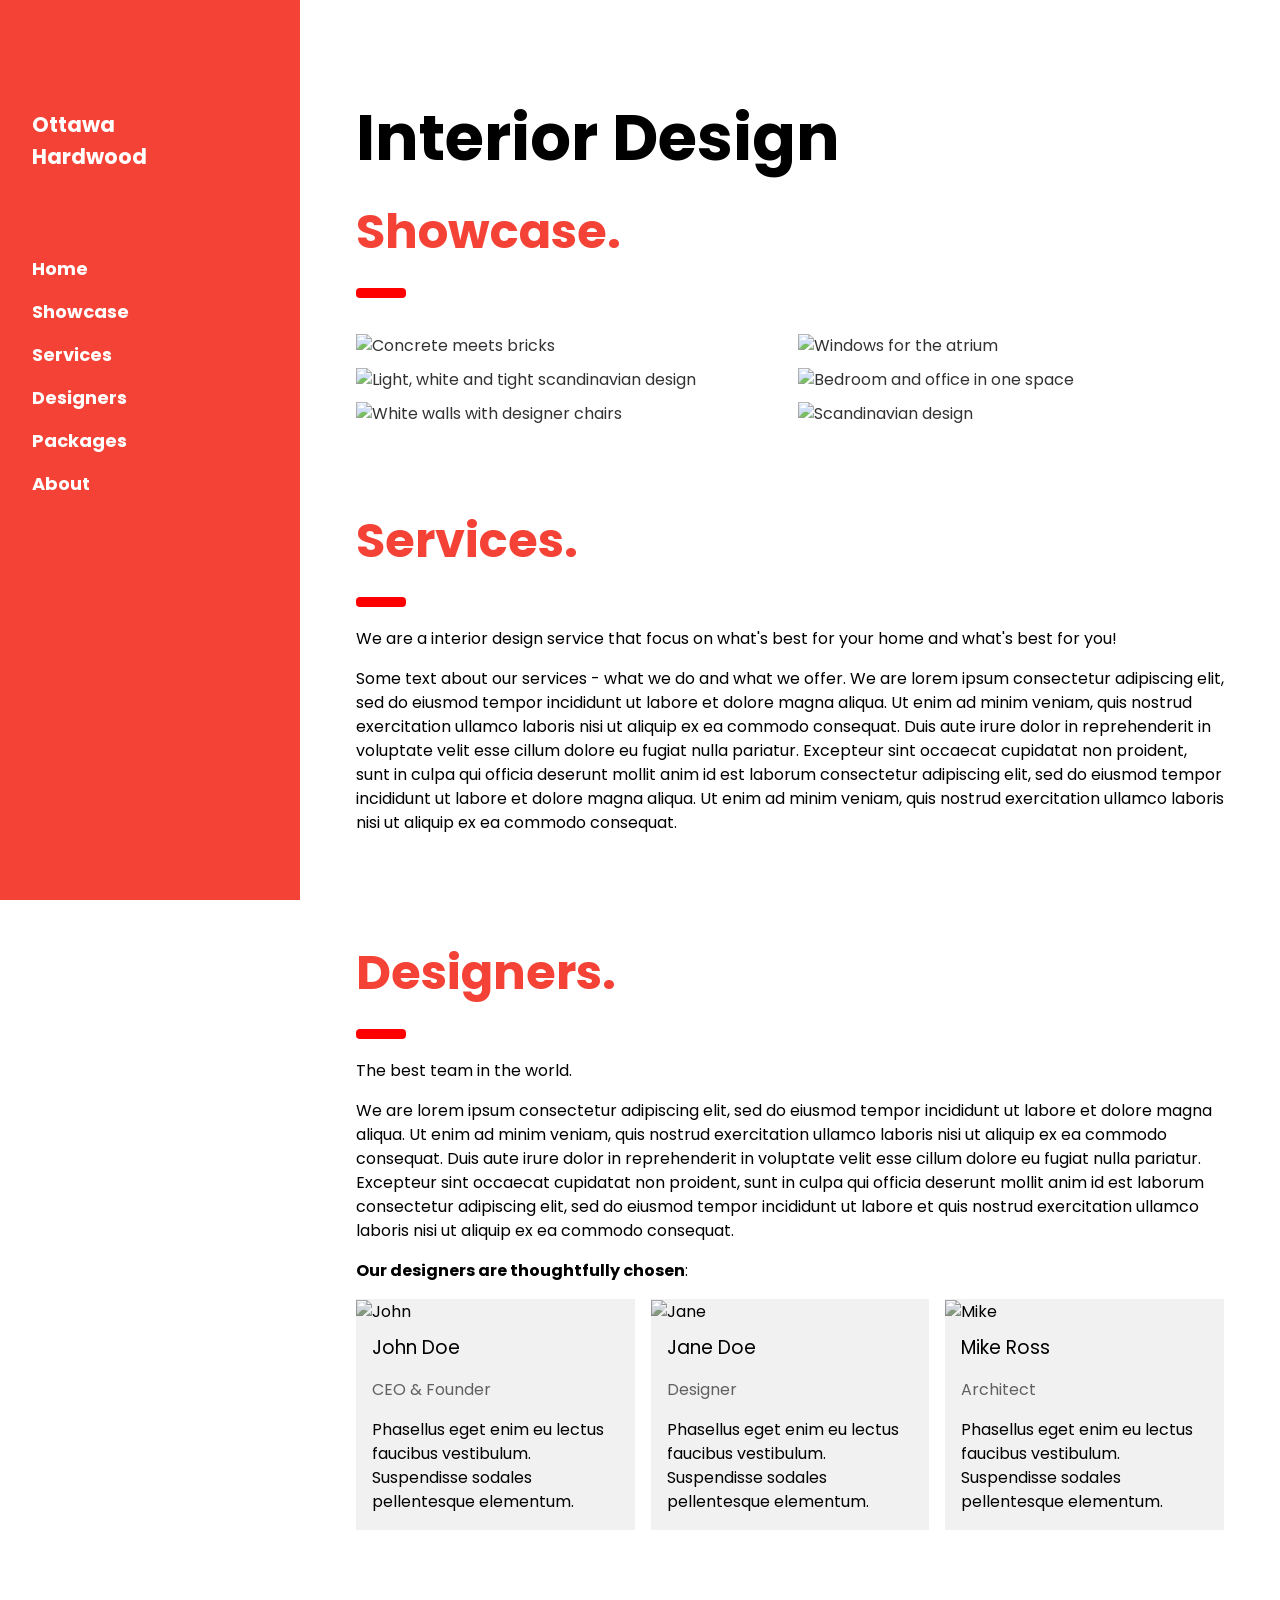
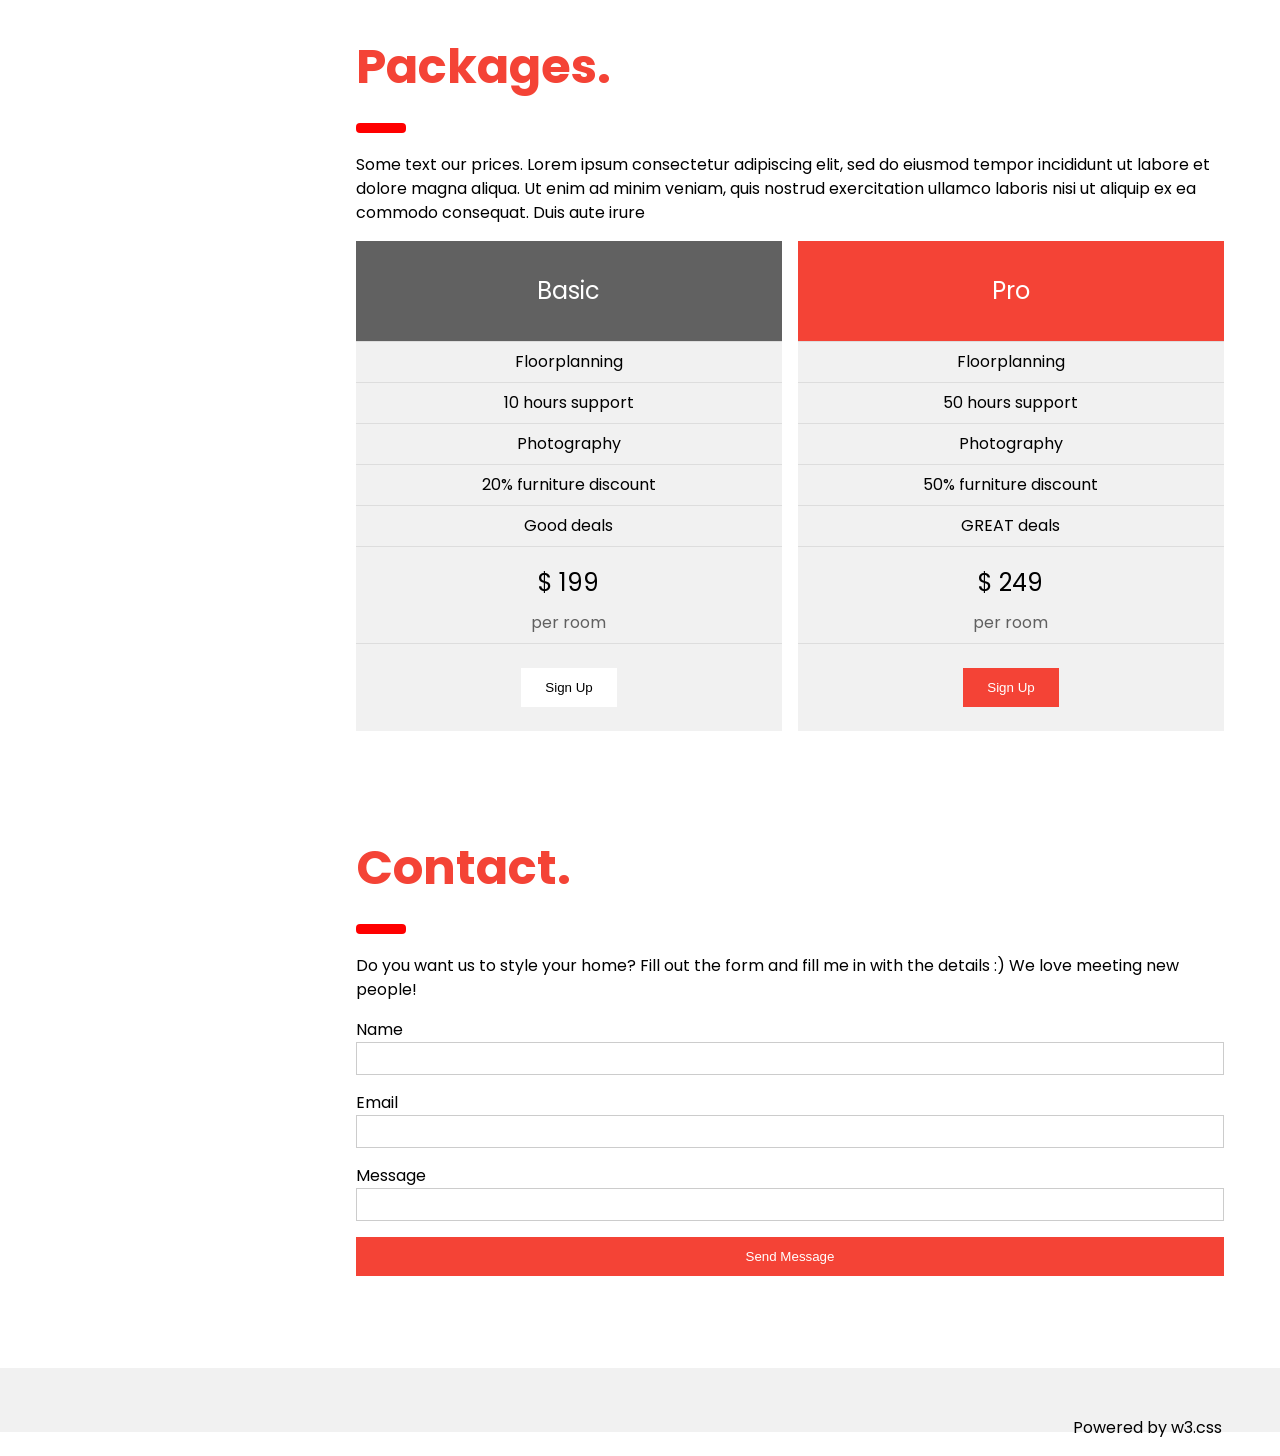
==== about.html @ 74affa5a "some nav bar and modal progress" ====
<!DOCTYPE html>
<html lang="en">

<head>
    <title>About Ottawa Hardwood Flooring</title>
    <meta charset="UTF-8">
    <meta name="viewport" content="width=device-width, initial-scale=1">
    <link rel="stylesheet" href="https://fonts.googleapis.com/css?family=Poppins">
    <link rel="stylesheet" href="css/w3.css">
    <link rel="stylesheet" href="css/styles.css">

</head>

<body>

    <!-- Sidebar/menu -->
    <nav class="w3-sidebar w3-red w3-collapse w3-top w3-large w3-padding"
        style="z-index: 3;width: 300px;font-weight: bold;" id="mySidebar"><br>
        <a href="javascript:void(0)" onclick="w3_close()" class="w3-button w3-hide-large w3-display-topleft nav-link"
            style="width:100%;font-size:22px">Close Menu</a>
        <div class="w3-container">
            <h3 class="w3-padding-64"><b>Ottawa<br>Hardwood</b></h3>
        </div>
        <div class="w3-bar-block">
            <a href="index.html" onclick="w3_close()" class="w3-bar-item w3-button w3-hover-white">Home</a>
            <a href="#showcase" onclick="w3_close()" class="w3-bar-item w3-button w3-hover-white">Showcase</a>
            <a href="#services" onclick="w3_close()" class="w3-bar-item w3-button w3-hover-white">Services</a>
            <a href="#designers" onclick="w3_close()" class="w3-bar-item w3-button w3-hover-white">Designers</a>
            <a href="#packages" onclick="w3_close()" class="w3-bar-item w3-button w3-hover-white">Packages</a>
            <a href="about.html" onclick="w3_close()" class="w3-bar-item w3-button w3-hover-white">About</a>
        </div>
    </nav>

    <!-- Top menu on small screens -->
    <header class="w3-container w3-top w3-hide-large w3-red w3-xlarge w3-padding">
        <a href="javascript:void(0)" class="w3-button w3-red w3-margin-right" onclick="w3_open()">☰</a>
        <span>Company Name</span>
    </header>

    <!-- Overlay effect when opening sidebar on small screens -->
    <div class="w3-overlay w3-hide-large" onclick="w3_close()" style="cursor:pointer" title="close side menu"
        id="myOverlay"></div>

    <!-- !PAGE CONTENT! -->
    <div class="w3-main" style="margin-left:340px;margin-right:40px">

        <!-- Header -->
        <div class="w3-container" style="margin-top:80px" id="showcase">
            <h1 class="w3-jumbo"><b>Interior Design</b></h1>
            <h1 class="w3-xxxlarge w3-text-red"><b>Showcase.</b></h1>
            <hr style="width:50px;border:5px solid red" class="w3-round">
        </div>

        <!-- Photo grid (modal) -->
        <div class="w3-row-padding">
            <div class="w3-half">
                <img src="/w3images/kitchenconcrete.jpg" style="width:100%" onclick="onClick(this)"
                    alt="Concrete meets bricks">
                <img src="/w3images/livingroom.jpg" style="width:100%" onclick="onClick(this)"
                    alt="Light, white and tight scandinavian design">
                <img src="/w3images/diningroom.jpg" style="width:100%" onclick="onClick(this)"
                    alt="White walls with designer chairs">
            </div>

            <div class="w3-half">
                <img src="/w3images/atrium.jpg" style="width:100%" onclick="onClick(this)" alt="Windows for the atrium">
                <img src="/w3images/bedroom.jpg" style="width:100%" onclick="onClick(this)"
                    alt="Bedroom and office in one space">
                <img src="/w3images/livingroom2.jpg" style="width:100%" onclick="onClick(this)"
                    alt="Scandinavian design">
            </div>
        </div>

        <!-- Modal for full size images on click-->
        <div id="modal01" class="w3-modal w3-black" style="padding-top:0" onclick="this.style.display='none'">
            <span class="w3-button w3-black w3-xxlarge w3-display-topright">×</span>
            <div class="w3-modal-content w3-animate-zoom w3-center w3-transparent w3-padding-64">
                <img id="img01" class="w3-image">
                <p id="caption"></p>
            </div>
        </div>

        <!-- Services -->
        <div class="w3-container" id="services" style="margin-top:75px">
            <h1 class="w3-xxxlarge w3-text-red"><b>Services.</b></h1>
            <hr style="width:50px;border:5px solid red" class="w3-round">
            <p>We are a interior design service that focus on what's best for your home and what's best for you!</p>
            <p>Some text about our services - what we do and what we offer. We are lorem ipsum consectetur adipiscing
                elit, sed do eiusmod tempor incididunt ut labore et dolore magna aliqua. Ut enim ad minim veniam, quis
                nostrud exercitation ullamco laboris nisi ut aliquip ex ea commodo consequat. Duis aute irure
                dolor in reprehenderit in voluptate velit esse cillum dolore eu fugiat nulla pariatur. Excepteur sint
                occaecat cupidatat non proident, sunt in culpa qui officia deserunt mollit anim id est laborum
                consectetur adipiscing elit, sed do eiusmod tempor
                incididunt ut labore et dolore magna aliqua. Ut enim ad minim veniam, quis nostrud exercitation ullamco
                laboris nisi ut aliquip ex ea commodo consequat.
            </p>
        </div>

        <!-- Designers -->
        <div class="w3-container" id="designers" style="margin-top:75px">
            <h1 class="w3-xxxlarge w3-text-red"><b>Designers.</b></h1>
            <hr style="width:50px;border:5px solid red" class="w3-round">
            <p>The best team in the world.</p>
            <p>We are lorem ipsum consectetur adipiscing elit, sed do eiusmod tempor incididunt ut labore et dolore
                magna aliqua. Ut enim ad minim veniam, quis nostrud exercitation ullamco laboris nisi ut aliquip ex ea
                commodo consequat. Duis aute irure
                dolor in reprehenderit in voluptate velit esse cillum dolore eu fugiat nulla pariatur. Excepteur sint
                occaecat cupidatat non proident, sunt in culpa qui officia deserunt mollit anim id est laborum
                consectetur adipiscing elit, sed do eiusmod tempor
                incididunt ut labore et quis nostrud exercitation ullamco laboris nisi ut aliquip ex ea commodo
                consequat.
            </p>
            <p><b>Our designers are thoughtfully chosen</b>:</p>
        </div>

        <!-- The Team -->
        <div class="w3-row-padding w3-grayscale">
            <div class="w3-col m4 w3-margin-bottom">
                <div class="w3-light-grey">
                    <img src="/w3images/team2.jpg" alt="John" style="width:100%">
                    <div class="w3-container">
                        <h3>John Doe</h3>
                        <p class="w3-opacity">CEO & Founder</p>
                        <p>Phasellus eget enim eu lectus faucibus vestibulum. Suspendisse sodales pellentesque
                            elementum.</p>
                    </div>
                </div>
            </div>
            <div class="w3-col m4 w3-margin-bottom">
                <div class="w3-light-grey">
                    <img src="/w3images/team1.jpg" alt="Jane" style="width:100%">
                    <div class="w3-container">
                        <h3>Jane Doe</h3>
                        <p class="w3-opacity">Designer</p>
                        <p>Phasellus eget enim eu lectus faucibus vestibulum. Suspendisse sodales pellentesque
                            elementum.</p>
                    </div>
                </div>
            </div>
            <div class="w3-col m4 w3-margin-bottom">
                <div class="w3-light-grey">
                    <img src="/w3images/team3.jpg" alt="Mike" style="width:100%">
                    <div class="w3-container">
                        <h3>Mike Ross</h3>
                        <p class="w3-opacity">Architect</p>
                        <p>Phasellus eget enim eu lectus faucibus vestibulum. Suspendisse sodales pellentesque
                            elementum.</p>
                    </div>
                </div>
            </div>
        </div>

        <!-- Packages / Pricing Tables -->
        <div class="w3-container" id="packages" style="margin-top:75px">
            <h1 class="w3-xxxlarge w3-text-red"><b>Packages.</b></h1>
            <hr style="width:50px;border:5px solid red" class="w3-round">
            <p>Some text our prices. Lorem ipsum consectetur adipiscing elit, sed do eiusmod tempor incididunt ut labore
                et dolore magna aliqua. Ut enim ad minim veniam, quis nostrud exercitation ullamco laboris nisi ut
                aliquip ex ea commodo consequat. Duis aute irure</p>
        </div>

        <div class="w3-row-padding">
            <div class="w3-half w3-margin-bottom">
                <ul class="w3-ul w3-light-grey w3-center">
                    <li class="w3-dark-grey w3-xlarge w3-padding-32">Basic</li>
                    <li class="w3-padding-16">Floorplanning</li>
                    <li class="w3-padding-16">10 hours support</li>
                    <li class="w3-padding-16">Photography</li>
                    <li class="w3-padding-16">20% furniture discount</li>
                    <li class="w3-padding-16">Good deals</li>
                    <li class="w3-padding-16">
                        <h2>$ 199</h2>
                        <span class="w3-opacity">per room</span>
                    </li>
                    <li class="w3-light-grey w3-padding-24">
                        <button class="w3-button w3-white w3-padding-large w3-hover-black">Sign Up</button>
                    </li>
                </ul>
            </div>

            <div class="w3-half">
                <ul class="w3-ul w3-light-grey w3-center">
                    <li class="w3-red w3-xlarge w3-padding-32">Pro</li>
                    <li class="w3-padding-16">Floorplanning</li>
                    <li class="w3-padding-16">50 hours support</li>
                    <li class="w3-padding-16">Photography</li>
                    <li class="w3-padding-16">50% furniture discount</li>
                    <li class="w3-padding-16">GREAT deals</li>
                    <li class="w3-padding-16">
                        <h2>$ 249</h2>
                        <span class="w3-opacity">per room</span>
                    </li>
                    <li class="w3-light-grey w3-padding-24">
                        <button class="w3-button w3-red w3-padding-large w3-hover-black">Sign Up</button>
                    </li>
                </ul>
            </div>
        </div>

        <!-- Contact -->
        <div class="w3-container" id="contact" style="margin-top:75px">
            <h1 class="w3-xxxlarge w3-text-red"><b>Contact.</b></h1>
            <hr style="width:50px;border:5px solid red" class="w3-round">
            <p>Do you want us to style your home? Fill out the form and fill me in with the details :) We love meeting
                new people!</p>
            <form action="/action_page.php" target="_blank">
                <div class="w3-section">
                    <label>Name</label>
                    <input class="w3-input w3-border" type="text" name="Name" required>
                </div>
                <div class="w3-section">
                    <label>Email</label>
                    <input class="w3-input w3-border" type="text" name="Email" required>
                </div>
                <div class="w3-section">
                    <label>Message</label>
                    <input class="w3-input w3-border" type="text" name="Message" required>
                </div>
                <button type="submit" class="w3-button w3-block w3-padding-large w3-red w3-margin-bottom">Send
                    Message</button>
            </form>
        </div>

        <!-- End page content -->
    </div>

    <!-- W3.CSS Container -->
    <div class="w3-light-grey w3-container w3-padding-32" style="margin-top:75px;padding-right:58px">
        <p class="w3-right">Powered by <a href="https://www.w3schools.com/w3css/default.asp" title="W3.CSS"
                target="_blank" class="w3-hover-opacity">w3.css</a></p>
    </div>

    <script src="js/main.js"></script>
</body>

</html>
---- css/styles.css ----
body,
h1,
h2,
h3,
h4,
h5 {
    font-family: "Poppins", sans-serif
}

body {
    font-size: 16px;
}

.brand-block {
    display: grid;
    grid-template-columns: 60% 40%;
    /* gap: 12px; */
}

#logo-svg {
    padding-top: 50%;
}

.w3-half img {
    margin-bottom: -6px;
    margin-top: 16px;
    opacity: 0.8;
    cursor: pointer
}

.w3-half img:hover {
    opacity: 1
}

.w3-container {
    padding: 0.01em 16px;
}
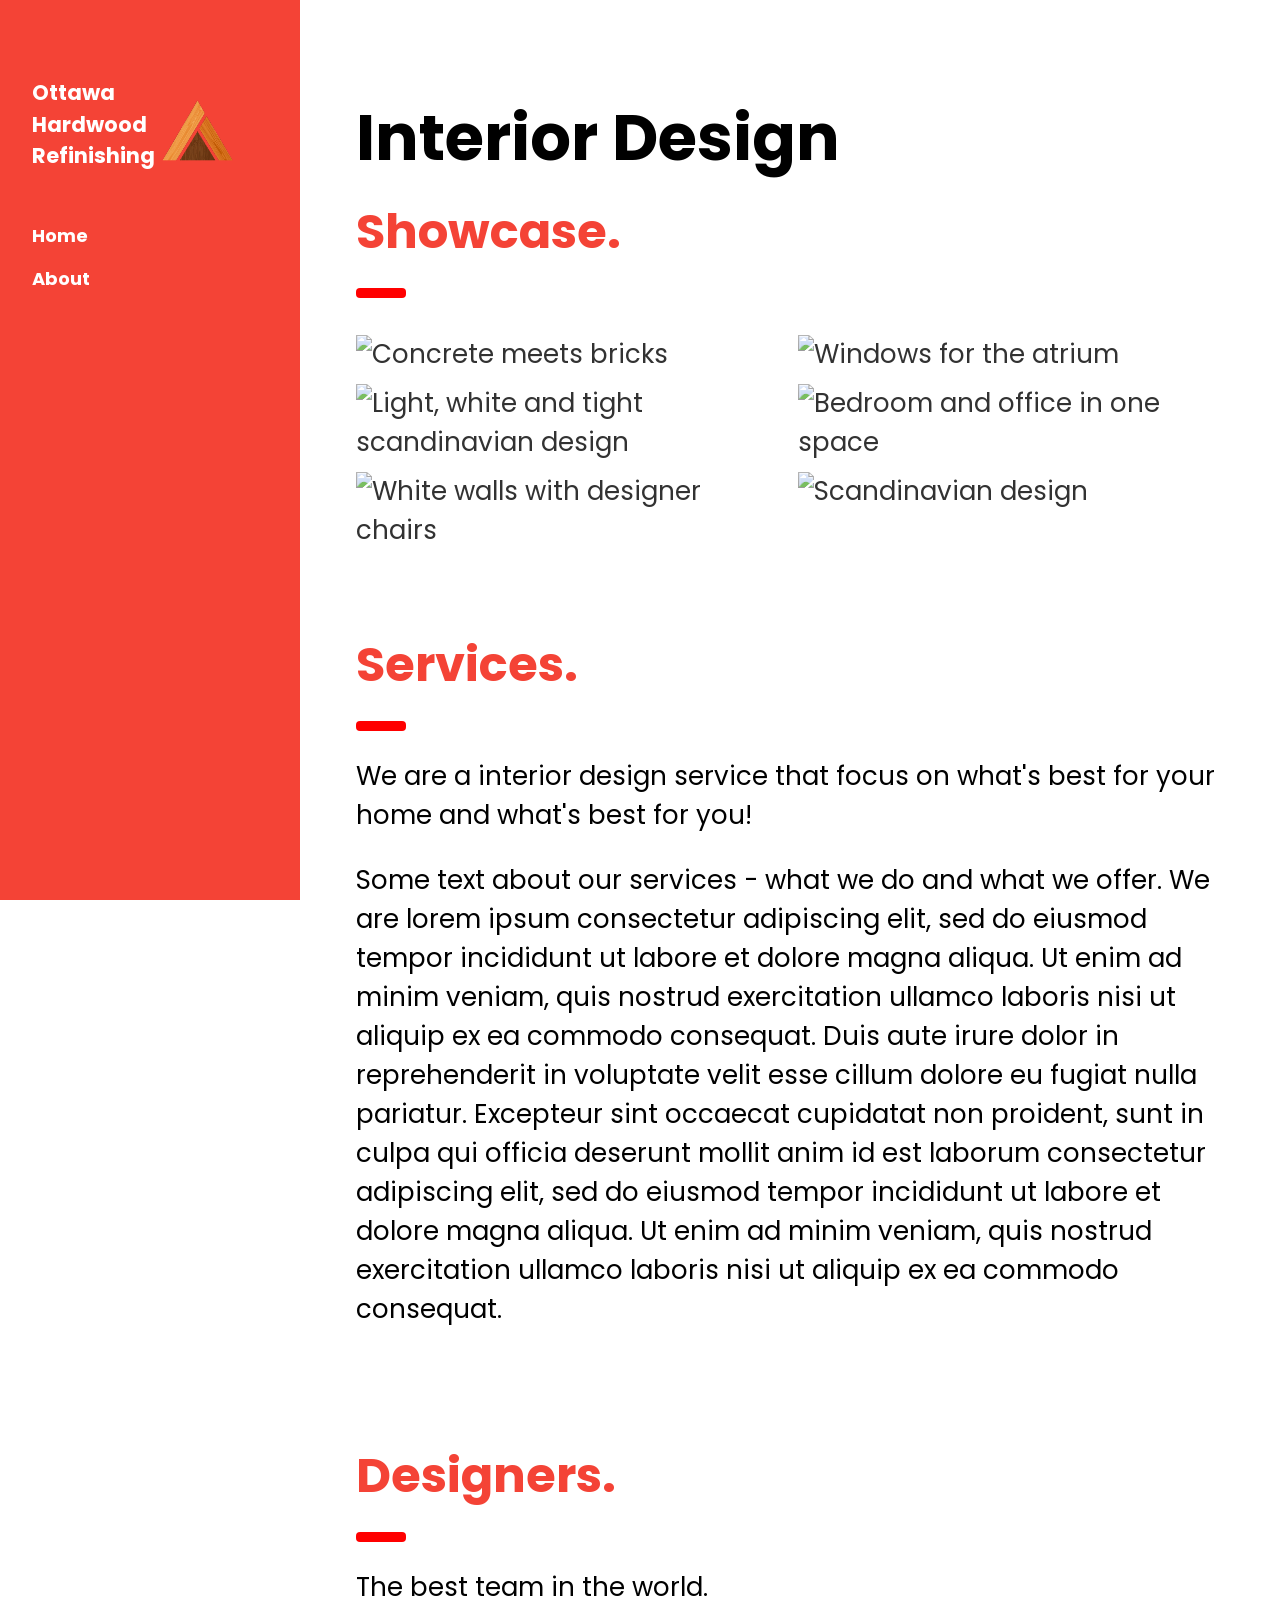
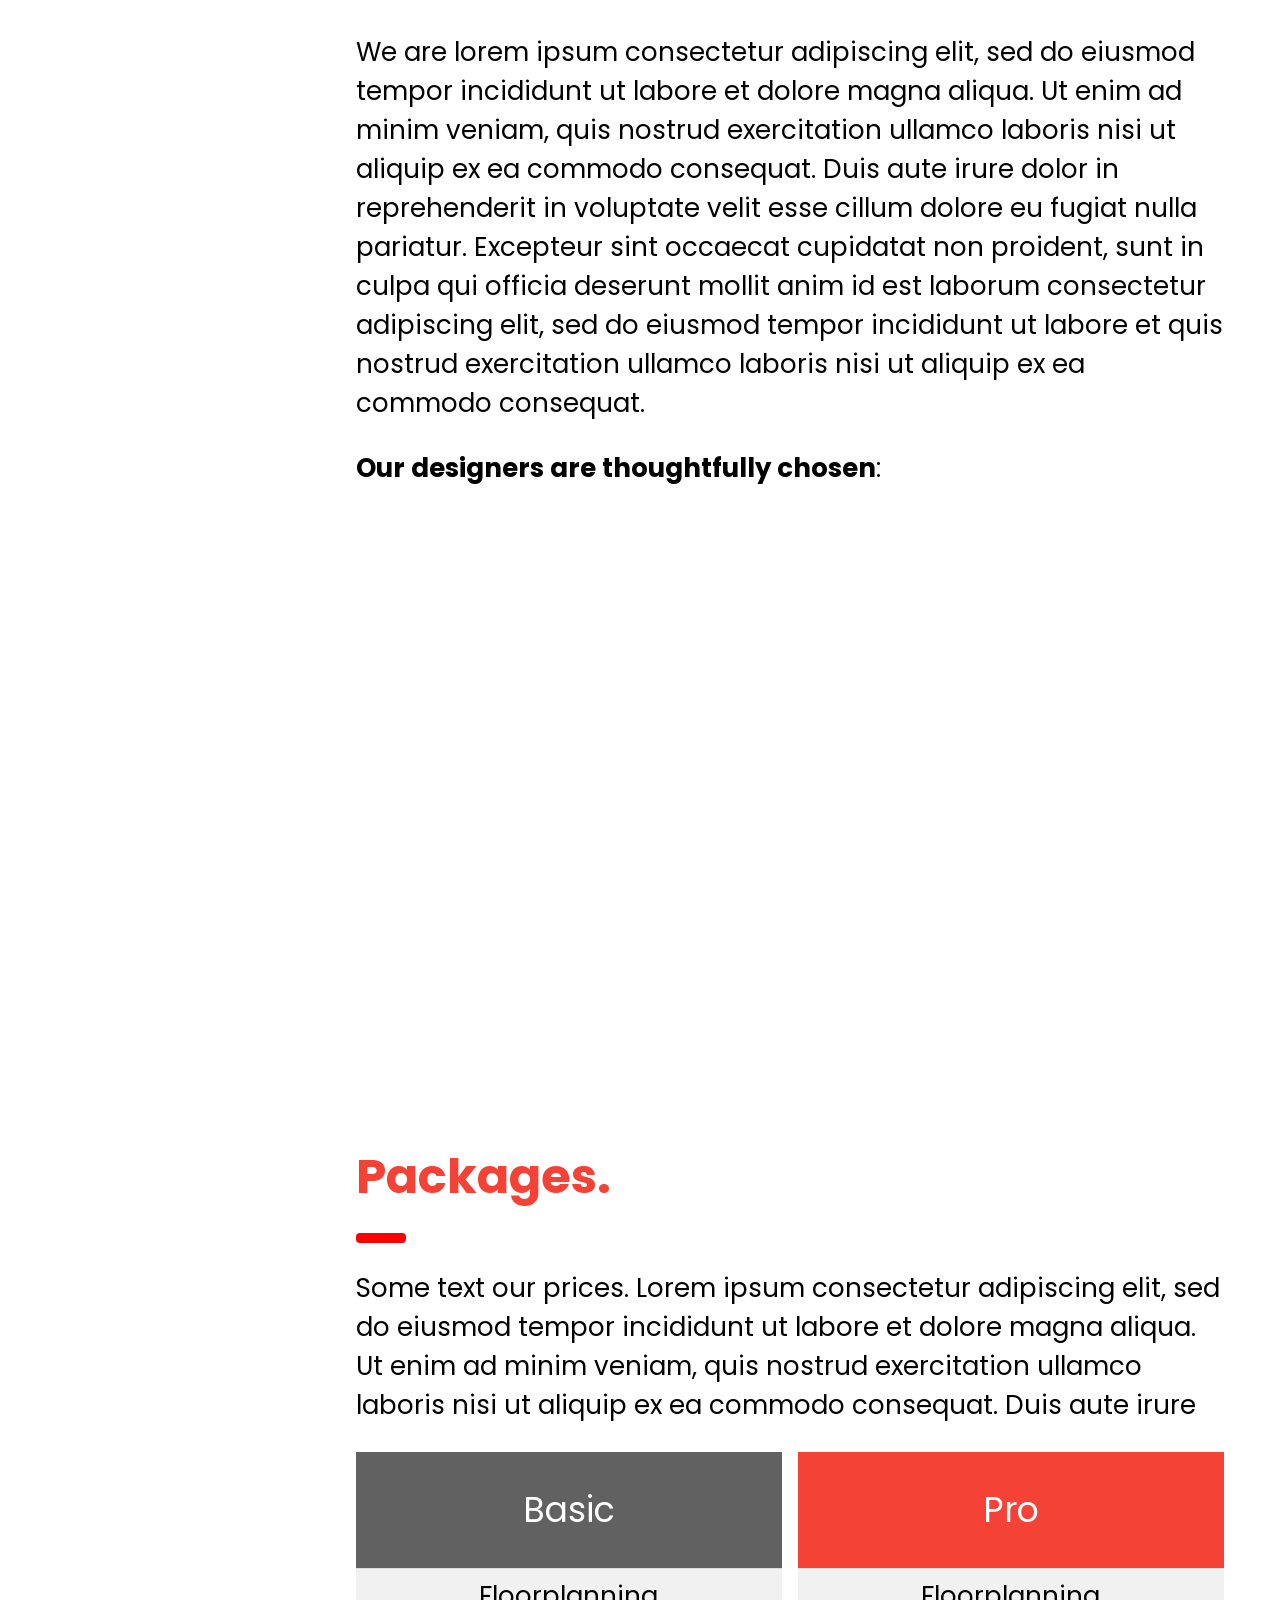
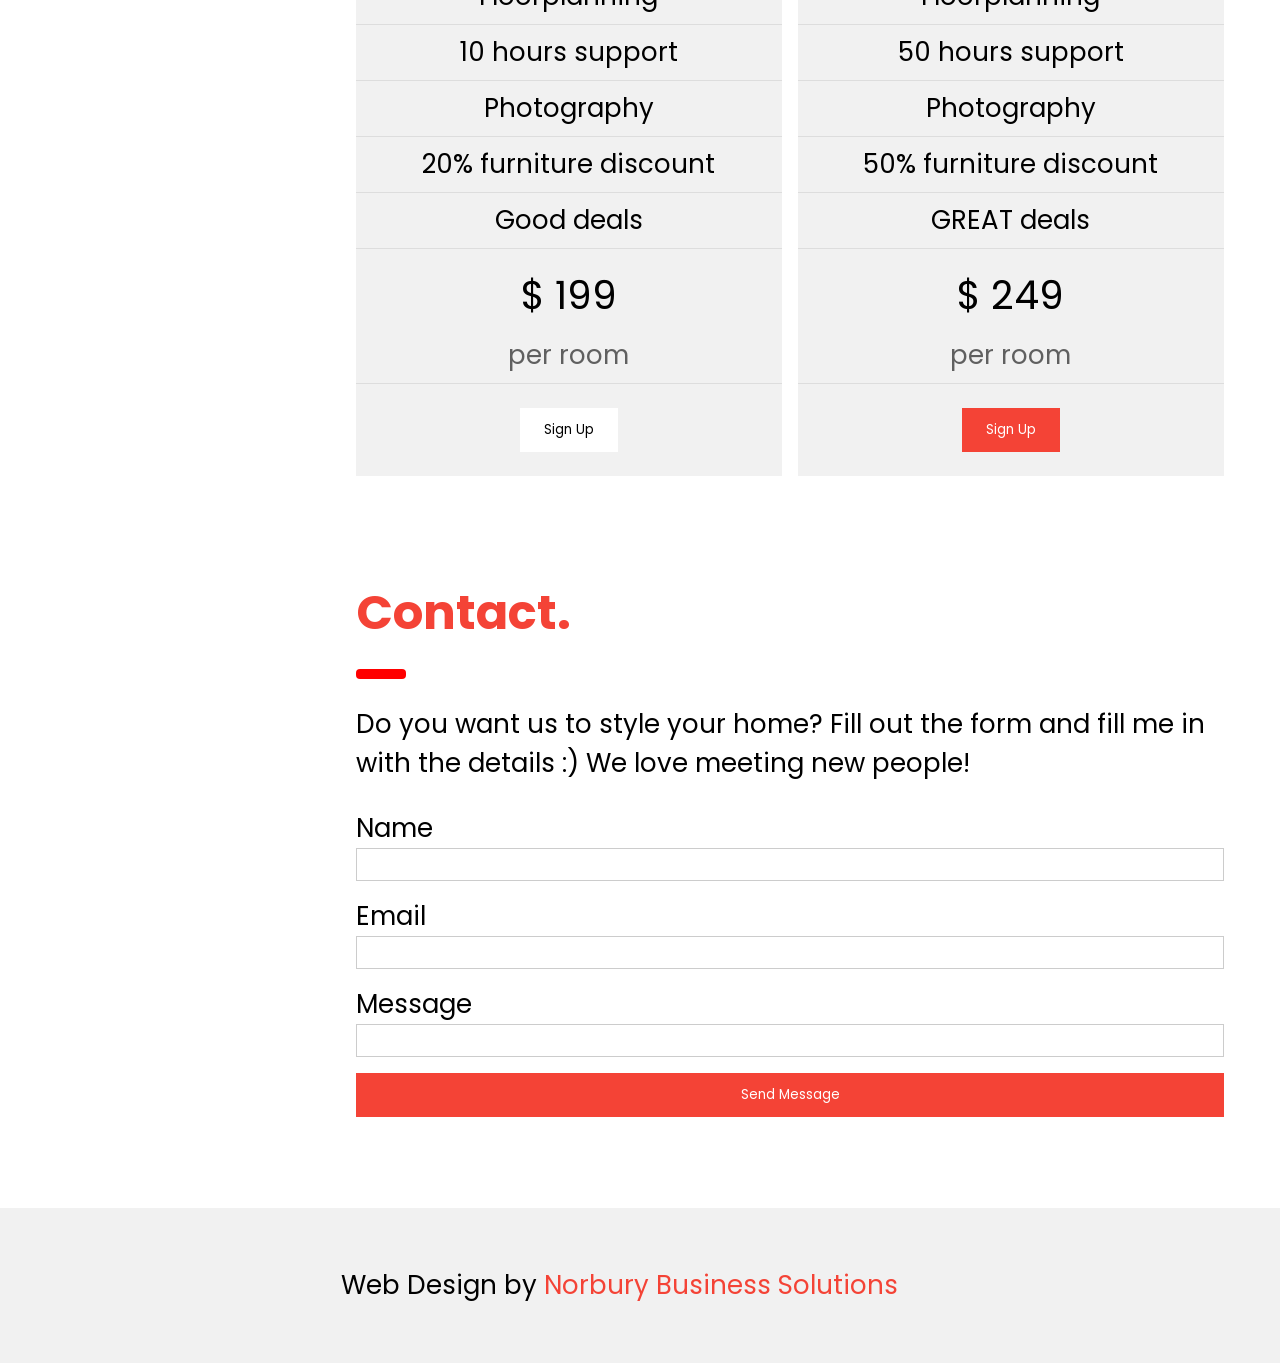
==== commit 16eb76c8: "added contact info" ====
--- a/about.html
+++ b/about.html
@@ -14,19 +14,18 @@
 <body>
 
     <!-- Sidebar/menu -->
-    <nav class="w3-sidebar w3-red w3-collapse w3-top w3-large w3-padding"
-        style="z-index: 3;width: 300px;font-weight: bold;" id="mySidebar"><br>
+    <nav class="w3-sidebar w3-red w3-collapse w3-large w3-padding" style="z-index: 3;width: 300px;font-weight: bold;"
+        id="mySidebar"><br>
         <a href="javascript:void(0)" onclick="w3_close()" class="w3-button w3-hide-large w3-display-topleft nav-link"
             style="width:100%;font-size:22px">Close Menu</a>
-        <div class="w3-container">
-            <h3 class="w3-padding-64"><b>Ottawa<br>Hardwood</b></h3>
-        </div>
-        <div class="w3-bar-block">
+        <div class="w3-container brand-block">
+            <h3 class="w3-padding-32"><b>Ottawa<br>Hardwood<br>Refinishing</b></h3>
+            <a href="index.html">
+                <img src="images/logo-red-background.svg" alt="company logo" id="logo-svg">
+            </a>
+        </div>
+        <div class="w3-bar-block links-div">
             <a href="index.html" onclick="w3_close()" class="w3-bar-item w3-button w3-hover-white">Home</a>
-            <a href="#showcase" onclick="w3_close()" class="w3-bar-item w3-button w3-hover-white">Showcase</a>
-            <a href="#services" onclick="w3_close()" class="w3-bar-item w3-button w3-hover-white">Services</a>
-            <a href="#designers" onclick="w3_close()" class="w3-bar-item w3-button w3-hover-white">Designers</a>
-            <a href="#packages" onclick="w3_close()" class="w3-bar-item w3-button w3-hover-white">Packages</a>
             <a href="about.html" onclick="w3_close()" class="w3-bar-item w3-button w3-hover-white">About</a>
         </div>
     </nav>
@@ -34,12 +33,15 @@
     <!-- Top menu on small screens -->
     <header class="w3-container w3-top w3-hide-large w3-red w3-xlarge w3-padding">
         <a href="javascript:void(0)" class="w3-button w3-red w3-margin-right" onclick="w3_open()">☰</a>
-        <span>Company Name</span>
+        <span id="top-bar-text">Ottawa Hardwood Refinishing</span>
+        <a href="index.html">
+            <img src="images/logo-red-background.svg" alt="company logo" id="top-bar-logo">
+        </a>
     </header>
 
     <!-- Overlay effect when opening sidebar on small screens -->
-    <div class="w3-overlay w3-hide-large" onclick="w3_close()" style="cursor:pointer" title="close side menu"
-        id="myOverlay"></div>
+    <!-- <div class="w3-overlay w3-hide-large" onclick="w3_close()" style="cursor:pointer" title="close side menu"
+        id="myOverlay"></div> -->
 
     <!-- !PAGE CONTENT! -->
     <div class="w3-main" style="margin-left:340px;margin-right:40px">
@@ -226,8 +228,9 @@
 
     <!-- W3.CSS Container -->
     <div class="w3-light-grey w3-container w3-padding-32" style="margin-top:75px;padding-right:58px">
-        <p class="w3-right">Powered by <a href="https://www.w3schools.com/w3css/default.asp" title="W3.CSS"
-                target="_blank" class="w3-hover-opacity">w3.css</a></p>
+        <p class="footer">Web Design by&nbsp;<a href="https://www.ottawabusinesssolutions.ca/"
+                class="footer-link">Norbury
+                Business Solutions</a></p>
     </div>
 
     <script src="js/main.js"></script>
--- a/css/styles.css
+++ b/css/styles.css
@@ -3,8 +3,14 @@
 h2,
 h3,
 h4,
-h5 {
+h5,
+button {
     font-family: "Poppins", sans-serif
+}
+
+#emphasis-p {
+    padding-top: 5em;
+    padding-bottom: 5em;
 }
 
 body {
@@ -14,12 +20,73 @@
 .brand-block {
     display: grid;
     grid-template-columns: 60% 40%;
+    display: flex;
     /* gap: 12px; */
 }
+
+.cta-sidebar {
+    background-color: white;
+    width: 100%;
+    margin-top: 10%;
+    border-radius: 8px;
+    border: none;
+    color: #f44336;
+    padding: 10px 28px;
+    text-align: center;
+    text-decoration: none;
+    display: inline-block;
+    font-size: 16px;
+    cursor: pointer;
+}
+
+.cta-button-div {
+
+    position: fixed;
+    top: 5%;
+    right: 2%;
+    width: 10%;
+    height: 10%;
+
+    justify-content: space-between;
+    display: none;
+    z-index: 5;
+}
+
+.cta-big {
+    display: inline;
+    background-color: #f44336;
+    /* margin-top: 10%; */
+    border-radius: 8px;
+    border: none;
+    color: white;
+    opacity: 85%;
+    text-align: center;
+    text-decoration: none;
+    font-size: 16px;
+    cursor: pointer;
+    width: 45%;
+    height: 100%;
+    z-index: 5;
+}
+
+
 
 #logo-svg {
     padding-top: 50%;
-}
+    height: 75%;
+    width: 75%;
+
+}
+
+#top-bar-logo {
+    height: 8%;
+    width: 8%;
+    margin-left: 5%
+}
+
+/* .links-div {
+    background-color: white;
+} */
 
 .w3-half img {
     margin-bottom: -6px;
@@ -34,4 +101,147 @@
 
 .w3-container {
     padding: 0.01em 16px;
+}
+
+#services-div {
+    border-color: #f44336;
+}
+
+.services-grid {
+    display: grid;
+    grid-template-columns: auto auto;
+    row-gap: 5em;
+    text-align: center;
+
+}
+
+.services-icon {
+    width: 20%;
+    margin-left: 15%;
+}
+
+.services-underline {
+    text-decoration: underline;
+    text-decoration-thickness: 2px;
+    text-decoration-color: #f44336;
+}
+
+#services-p {
+    text-align: center;
+}
+
+.footer {
+    display: flex;
+    justify-content: center;
+
+}
+
+.footer-title {
+    color: #f44336;
+}
+
+.footer-main-title {
+    width: 100%;
+}
+
+.footer-sub-title {
+    display: inline;
+    padding: 2.5%;
+}
+
+a {
+    cursor: pointer;
+}
+
+/* unvisited link */
+.footer :link {
+    color: #f44336;
+}
+
+/* visited link */
+.footer a:visited {
+    color: #f44336;
+}
+
+/* mouse over link */
+.footer a:hover {
+    color: hotpink;
+}
+
+/* selected link */
+.footer a:active {
+    color: blue;
+}
+
+@media (max-width: 470px) {
+    /* .w3-xlarge {
+        /* font-size: clamp(0.8rem, 2.5vw, 1rem) !important; */
+    /* } */
+
+
+    #top-bar-text {
+        font-size: clamp(0.8rem, 2.5vw, 1rem) !important
+    }
+
+    #top-bar-logo {
+        height: 5%;
+        width: 5%;
+    }
+
+}
+
+@media (max-width: 510px) {
+    .w3-xlarge {
+        font-size: 15px !important;
+    }
+
+    #top-bar-text {
+        font-size: 15px !important;
+    }
+
+    #top-bar-logo {
+        height: 7%;
+        width: 7%;
+    }
+
+}
+
+@media (max-width: 600px) {
+    .w3-xlarge {
+        font-size: 17px !important;
+    }
+
+    #top-bar-text {
+        font-size: 17px !important;
+    }
+
+    #top-bar-logo {
+        height: 7%;
+        width: 7%;
+    }
+
+}
+
+@media (min-width: 768px) {
+    .w3-xlarge {
+        font-size: 35px !important;
+    }
+
+    #top-bar-text {
+        font-size: 35px !important;
+    }
+
+    body {
+        font-size: 26px;
+    }
+
+
+
+}
+
+@media (min-width: 992px) {
+    .cta-button-div {
+        display: flex;
+    }
+
 }
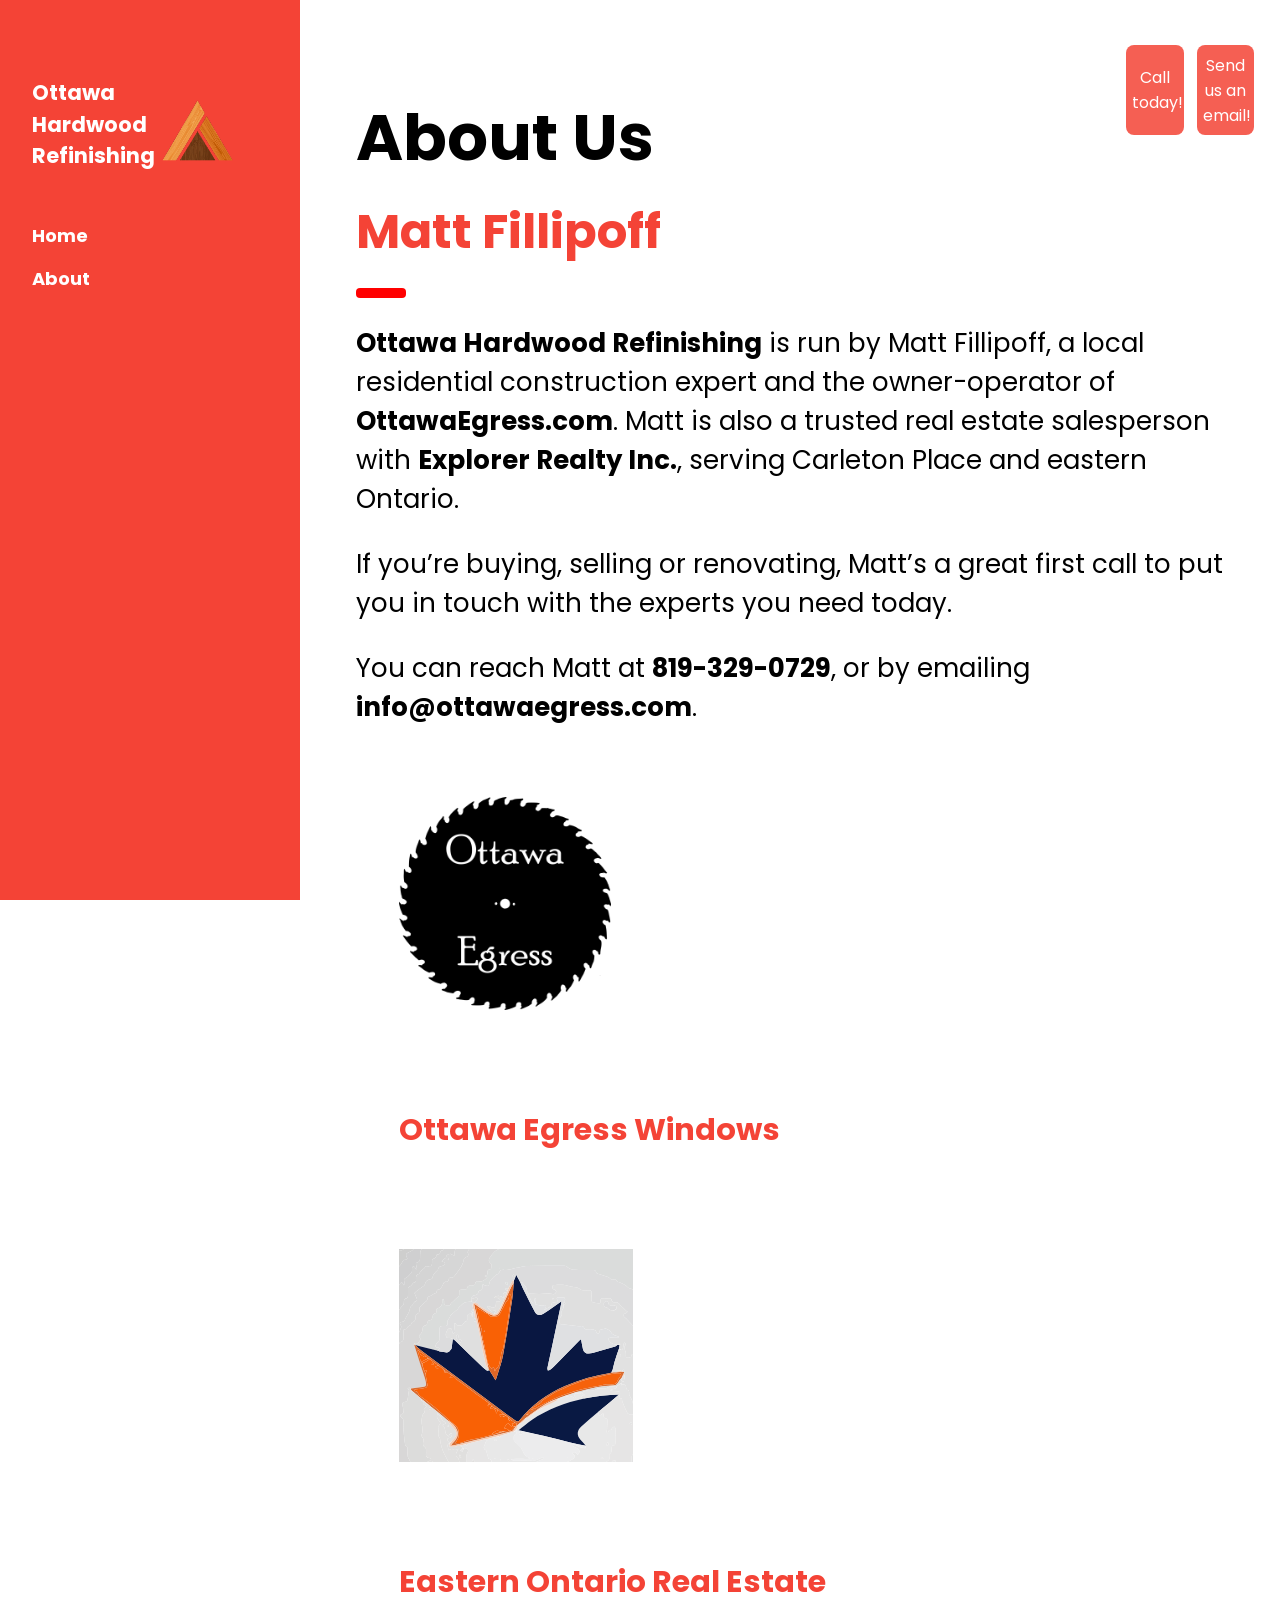
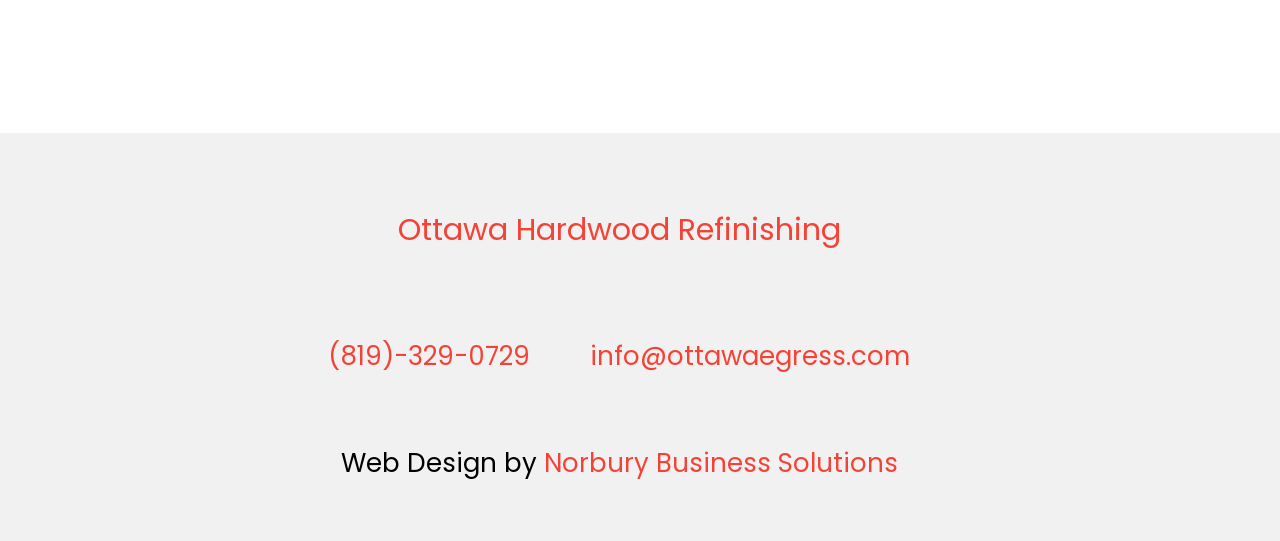
==== commit e139c2da: "about page" ====
--- a/about.html
+++ b/about.html
@@ -18,24 +18,29 @@
         id="mySidebar"><br>
         <a href="javascript:void(0)" onclick="w3_close()" class="w3-button w3-hide-large w3-display-topleft nav-link"
             style="width:100%;font-size:22px">Close Menu</a>
+
         <div class="w3-container brand-block">
+            <!-- <a class="w3-padding-32">(819) 329-0729</a> -->
             <h3 class="w3-padding-32"><b>Ottawa<br>Hardwood<br>Refinishing</b></h3>
             <a href="index.html">
-                <img src="images/logo-red-background.svg" alt="company logo" id="logo-svg">
+                <img src="images/logo/logo-red-background.svg" alt="company logo" id="logo-svg">
             </a>
         </div>
         <div class="w3-bar-block links-div">
             <a href="index.html" onclick="w3_close()" class="w3-bar-item w3-button w3-hover-white">Home</a>
             <a href="about.html" onclick="w3_close()" class="w3-bar-item w3-button w3-hover-white">About</a>
         </div>
+        <button class="w3-hide-large cta-sidebar"><a href="tel:819-329-0729">Call today!</a></button>
+        <button class="w3-hide-large cta-sidebar"><a href="mailto:info@ottawaegress.com">Send us an email!</a></button>
     </nav>
 
     <!-- Top menu on small screens -->
     <header class="w3-container w3-top w3-hide-large w3-red w3-xlarge w3-padding">
         <a href="javascript:void(0)" class="w3-button w3-red w3-margin-right" onclick="w3_open()">☰</a>
+
         <span id="top-bar-text">Ottawa Hardwood Refinishing</span>
         <a href="index.html">
-            <img src="images/logo-red-background.svg" alt="company logo" id="top-bar-logo">
+            <img src="images/logo/logo-red-background.svg" alt="company logo" id="top-bar-logo">
         </a>
     </header>
 
@@ -45,189 +50,61 @@
 
     <!-- !PAGE CONTENT! -->
     <div class="w3-main" style="margin-left:340px;margin-right:40px">
-
+        <div class="cta-button-div">
+            <button class="cta-big"><a href="tel:819-329-0729">Call today!</a></button>
+            <button class="cta-big"><a href="mailto:info@ottawaegress.com">Send us an email!</a></button>
+        </div>
         <!-- Header -->
         <div class="w3-container" style="margin-top:80px" id="showcase">
-            <h1 class="w3-jumbo"><b>Interior Design</b></h1>
-            <h1 class="w3-xxxlarge w3-text-red"><b>Showcase.</b></h1>
+            <h1 class="w3-jumbo"><b>About Us</b></h1>
+            <h1 class="w3-xxxlarge w3-text-red"><b>Matt Fillipoff</b></h1>
             <hr style="width:50px;border:5px solid red" class="w3-round">
-        </div>
+            <p><b>Ottawa Hardwood Refinishing</b> is run by Matt Fillipoff, a local residential construction expert and
+                the
+                owner-operator of <b>OttawaEgress.com</b>.
+                Matt is also a trusted real estate salesperson with <b>Explorer Realty Inc.</b>, serving Carleton Place
+                and
+                eastern Ontario.
+            </p>
+            <p>If you’re buying, selling or renovating, Matt’s a great first call to put you in touch with the experts
+                you need today. </p>
+            <p>You can reach Matt at <b><a href="tel:819-329-0729">819-329-0729</a></b>, or by emailing <b><a
+                        href="mailto:info@ottawaegress.com">info@ottawaegress.com</a></b>.
+            </p>
 
-        <!-- Photo grid (modal) -->
-        <div class="w3-row-padding">
-            <div class="w3-half">
-                <img src="/w3images/kitchenconcrete.jpg" style="width:100%" onclick="onClick(this)"
-                    alt="Concrete meets bricks">
-                <img src="/w3images/livingroom.jpg" style="width:100%" onclick="onClick(this)"
-                    alt="Light, white and tight scandinavian design">
-                <img src="/w3images/diningroom.jpg" style="width:100%" onclick="onClick(this)"
-                    alt="White walls with designer chairs">
-            </div>
+            <div class="other-logo-top-div">
+                <div class="other-logo-div">
+                    <a href="https://ottawaegress.com/"><img class="other-logo" src="images/logo/ottawaegress.png"
+                            alt=""></a>
+                    <a href="https://ottawaegress.com/">
+                        <h3 class="other-logo other-logo-title"><b>Ottawa Egress Windows</b></h3>
+                    </a>
+                </div>
 
-            <div class="w3-half">
-                <img src="/w3images/atrium.jpg" style="width:100%" onclick="onClick(this)" alt="Windows for the atrium">
-                <img src="/w3images/bedroom.jpg" style="width:100%" onclick="onClick(this)"
-                    alt="Bedroom and office in one space">
-                <img src="/w3images/livingroom2.jpg" style="width:100%" onclick="onClick(this)"
-                    alt="Scandinavian design">
-            </div>
-        </div>
-
-        <!-- Modal for full size images on click-->
-        <div id="modal01" class="w3-modal w3-black" style="padding-top:0" onclick="this.style.display='none'">
-            <span class="w3-button w3-black w3-xxlarge w3-display-topright">×</span>
-            <div class="w3-modal-content w3-animate-zoom w3-center w3-transparent w3-padding-64">
-                <img id="img01" class="w3-image">
-                <p id="caption"></p>
-            </div>
-        </div>
-
-        <!-- Services -->
-        <div class="w3-container" id="services" style="margin-top:75px">
-            <h1 class="w3-xxxlarge w3-text-red"><b>Services.</b></h1>
-            <hr style="width:50px;border:5px solid red" class="w3-round">
-            <p>We are a interior design service that focus on what's best for your home and what's best for you!</p>
-            <p>Some text about our services - what we do and what we offer. We are lorem ipsum consectetur adipiscing
-                elit, sed do eiusmod tempor incididunt ut labore et dolore magna aliqua. Ut enim ad minim veniam, quis
-                nostrud exercitation ullamco laboris nisi ut aliquip ex ea commodo consequat. Duis aute irure
-                dolor in reprehenderit in voluptate velit esse cillum dolore eu fugiat nulla pariatur. Excepteur sint
-                occaecat cupidatat non proident, sunt in culpa qui officia deserunt mollit anim id est laborum
-                consectetur adipiscing elit, sed do eiusmod tempor
-                incididunt ut labore et dolore magna aliqua. Ut enim ad minim veniam, quis nostrud exercitation ullamco
-                laboris nisi ut aliquip ex ea commodo consequat.
-            </p>
-        </div>
-
-        <!-- Designers -->
-        <div class="w3-container" id="designers" style="margin-top:75px">
-            <h1 class="w3-xxxlarge w3-text-red"><b>Designers.</b></h1>
-            <hr style="width:50px;border:5px solid red" class="w3-round">
-            <p>The best team in the world.</p>
-            <p>We are lorem ipsum consectetur adipiscing elit, sed do eiusmod tempor incididunt ut labore et dolore
-                magna aliqua. Ut enim ad minim veniam, quis nostrud exercitation ullamco laboris nisi ut aliquip ex ea
-                commodo consequat. Duis aute irure
-                dolor in reprehenderit in voluptate velit esse cillum dolore eu fugiat nulla pariatur. Excepteur sint
-                occaecat cupidatat non proident, sunt in culpa qui officia deserunt mollit anim id est laborum
-                consectetur adipiscing elit, sed do eiusmod tempor
-                incididunt ut labore et quis nostrud exercitation ullamco laboris nisi ut aliquip ex ea commodo
-                consequat.
-            </p>
-            <p><b>Our designers are thoughtfully chosen</b>:</p>
-        </div>
-
-        <!-- The Team -->
-        <div class="w3-row-padding w3-grayscale">
-            <div class="w3-col m4 w3-margin-bottom">
-                <div class="w3-light-grey">
-                    <img src="/w3images/team2.jpg" alt="John" style="width:100%">
-                    <div class="w3-container">
-                        <h3>John Doe</h3>
-                        <p class="w3-opacity">CEO & Founder</p>
-                        <p>Phasellus eget enim eu lectus faucibus vestibulum. Suspendisse sodales pellentesque
-                            elementum.</p>
-                    </div>
-                </div>
-            </div>
-            <div class="w3-col m4 w3-margin-bottom">
-                <div class="w3-light-grey">
-                    <img src="/w3images/team1.jpg" alt="Jane" style="width:100%">
-                    <div class="w3-container">
-                        <h3>Jane Doe</h3>
-                        <p class="w3-opacity">Designer</p>
-                        <p>Phasellus eget enim eu lectus faucibus vestibulum. Suspendisse sodales pellentesque
-                            elementum.</p>
-                    </div>
-                </div>
-            </div>
-            <div class="w3-col m4 w3-margin-bottom">
-                <div class="w3-light-grey">
-                    <img src="/w3images/team3.jpg" alt="Mike" style="width:100%">
-                    <div class="w3-container">
-                        <h3>Mike Ross</h3>
-                        <p class="w3-opacity">Architect</p>
-                        <p>Phasellus eget enim eu lectus faucibus vestibulum. Suspendisse sodales pellentesque
-                            elementum.</p>
-                    </div>
+                <div class="other-logo-div">
+                    <a href="https://easternontariorealestate.com/"><img class="other-logo"
+                            src="images/logo/easternOntario.svg" alt=""></a>
+                    <a href="https://easternontariorealestate.com/">
+                        <h3 class="other-logo other-logo-title"><b>Eastern Ontario Real Estate</b></h3>
+                    </a>
                 </div>
             </div>
         </div>
-
-        <!-- Packages / Pricing Tables -->
-        <div class="w3-container" id="packages" style="margin-top:75px">
-            <h1 class="w3-xxxlarge w3-text-red"><b>Packages.</b></h1>
-            <hr style="width:50px;border:5px solid red" class="w3-round">
-            <p>Some text our prices. Lorem ipsum consectetur adipiscing elit, sed do eiusmod tempor incididunt ut labore
-                et dolore magna aliqua. Ut enim ad minim veniam, quis nostrud exercitation ullamco laboris nisi ut
-                aliquip ex ea commodo consequat. Duis aute irure</p>
-        </div>
-
-        <div class="w3-row-padding">
-            <div class="w3-half w3-margin-bottom">
-                <ul class="w3-ul w3-light-grey w3-center">
-                    <li class="w3-dark-grey w3-xlarge w3-padding-32">Basic</li>
-                    <li class="w3-padding-16">Floorplanning</li>
-                    <li class="w3-padding-16">10 hours support</li>
-                    <li class="w3-padding-16">Photography</li>
-                    <li class="w3-padding-16">20% furniture discount</li>
-                    <li class="w3-padding-16">Good deals</li>
-                    <li class="w3-padding-16">
-                        <h2>$ 199</h2>
-                        <span class="w3-opacity">per room</span>
-                    </li>
-                    <li class="w3-light-grey w3-padding-24">
-                        <button class="w3-button w3-white w3-padding-large w3-hover-black">Sign Up</button>
-                    </li>
-                </ul>
-            </div>
-
-            <div class="w3-half">
-                <ul class="w3-ul w3-light-grey w3-center">
-                    <li class="w3-red w3-xlarge w3-padding-32">Pro</li>
-                    <li class="w3-padding-16">Floorplanning</li>
-                    <li class="w3-padding-16">50 hours support</li>
-                    <li class="w3-padding-16">Photography</li>
-                    <li class="w3-padding-16">50% furniture discount</li>
-                    <li class="w3-padding-16">GREAT deals</li>
-                    <li class="w3-padding-16">
-                        <h2>$ 249</h2>
-                        <span class="w3-opacity">per room</span>
-                    </li>
-                    <li class="w3-light-grey w3-padding-24">
-                        <button class="w3-button w3-red w3-padding-large w3-hover-black">Sign Up</button>
-                    </li>
-                </ul>
-            </div>
-        </div>
-
-        <!-- Contact -->
-        <div class="w3-container" id="contact" style="margin-top:75px">
-            <h1 class="w3-xxxlarge w3-text-red"><b>Contact.</b></h1>
-            <hr style="width:50px;border:5px solid red" class="w3-round">
-            <p>Do you want us to style your home? Fill out the form and fill me in with the details :) We love meeting
-                new people!</p>
-            <form action="/action_page.php" target="_blank">
-                <div class="w3-section">
-                    <label>Name</label>
-                    <input class="w3-input w3-border" type="text" name="Name" required>
-                </div>
-                <div class="w3-section">
-                    <label>Email</label>
-                    <input class="w3-input w3-border" type="text" name="Email" required>
-                </div>
-                <div class="w3-section">
-                    <label>Message</label>
-                    <input class="w3-input w3-border" type="text" name="Message" required>
-                </div>
-                <button type="submit" class="w3-button w3-block w3-padding-large w3-red w3-margin-bottom">Send
-                    Message</button>
-            </form>
-        </div>
-
-        <!-- End page content -->
     </div>
 
-    <!-- W3.CSS Container -->
-    <div class="w3-light-grey w3-container w3-padding-32" style="margin-top:75px;padding-right:58px">
+
+
+
+    <!-- Footer -->
+    <div class="w3-light-grey w3-container w3-padding-32 footer-div" style="margin-top:75px;padding-right:58px">
+        <h3 class="w3-padding-32 footer footer-title footer-main-title">Ottawa Hardwood Refinishing</h3>
+        <div class="footer-title-div footer">
+            <h4 class="w3-padding-32  footer-title footer-sub-title"><a href="tel:819-329-0729">(819)-329-0729</a>
+            </h4>
+            <h4 class="w3-padding-32  footer-title footer-sub-title"><a
+                    href="mailto:info@ottawaegress.com">info@ottawaegress.com</a>
+            </h4>
+        </div>
         <p class="footer">Web Design by&nbsp;<a href="https://www.ottawabusinesssolutions.ca/"
                 class="footer-link">Norbury
                 Business Solutions</a></p>
--- a/css/styles.css
+++ b/css/styles.css
@@ -153,6 +153,21 @@
     cursor: pointer;
 }
 
+.other-logo-top-div {
+    display: block;
+}
+
+.other-logo {
+    display: block;
+    height: 15%;
+    max-height: 300px;
+    padding: 5%;
+}
+
+.other-logo-title {
+    color: #f44336;
+}
+
 /* unvisited link */
 .footer :link {
     color: #f44336;
@@ -220,6 +235,7 @@
         width: 7%;
     }
 
+
 }
 
 @media (min-width: 768px) {
@@ -244,4 +260,15 @@
         display: flex;
     }
 
+}
+
+@media (min-width: 2000px) {
+    .other-logo-top-div {
+        display: flex;
+    }
+
+    .other-logo {
+        height: 50%;
+    }
+
 }
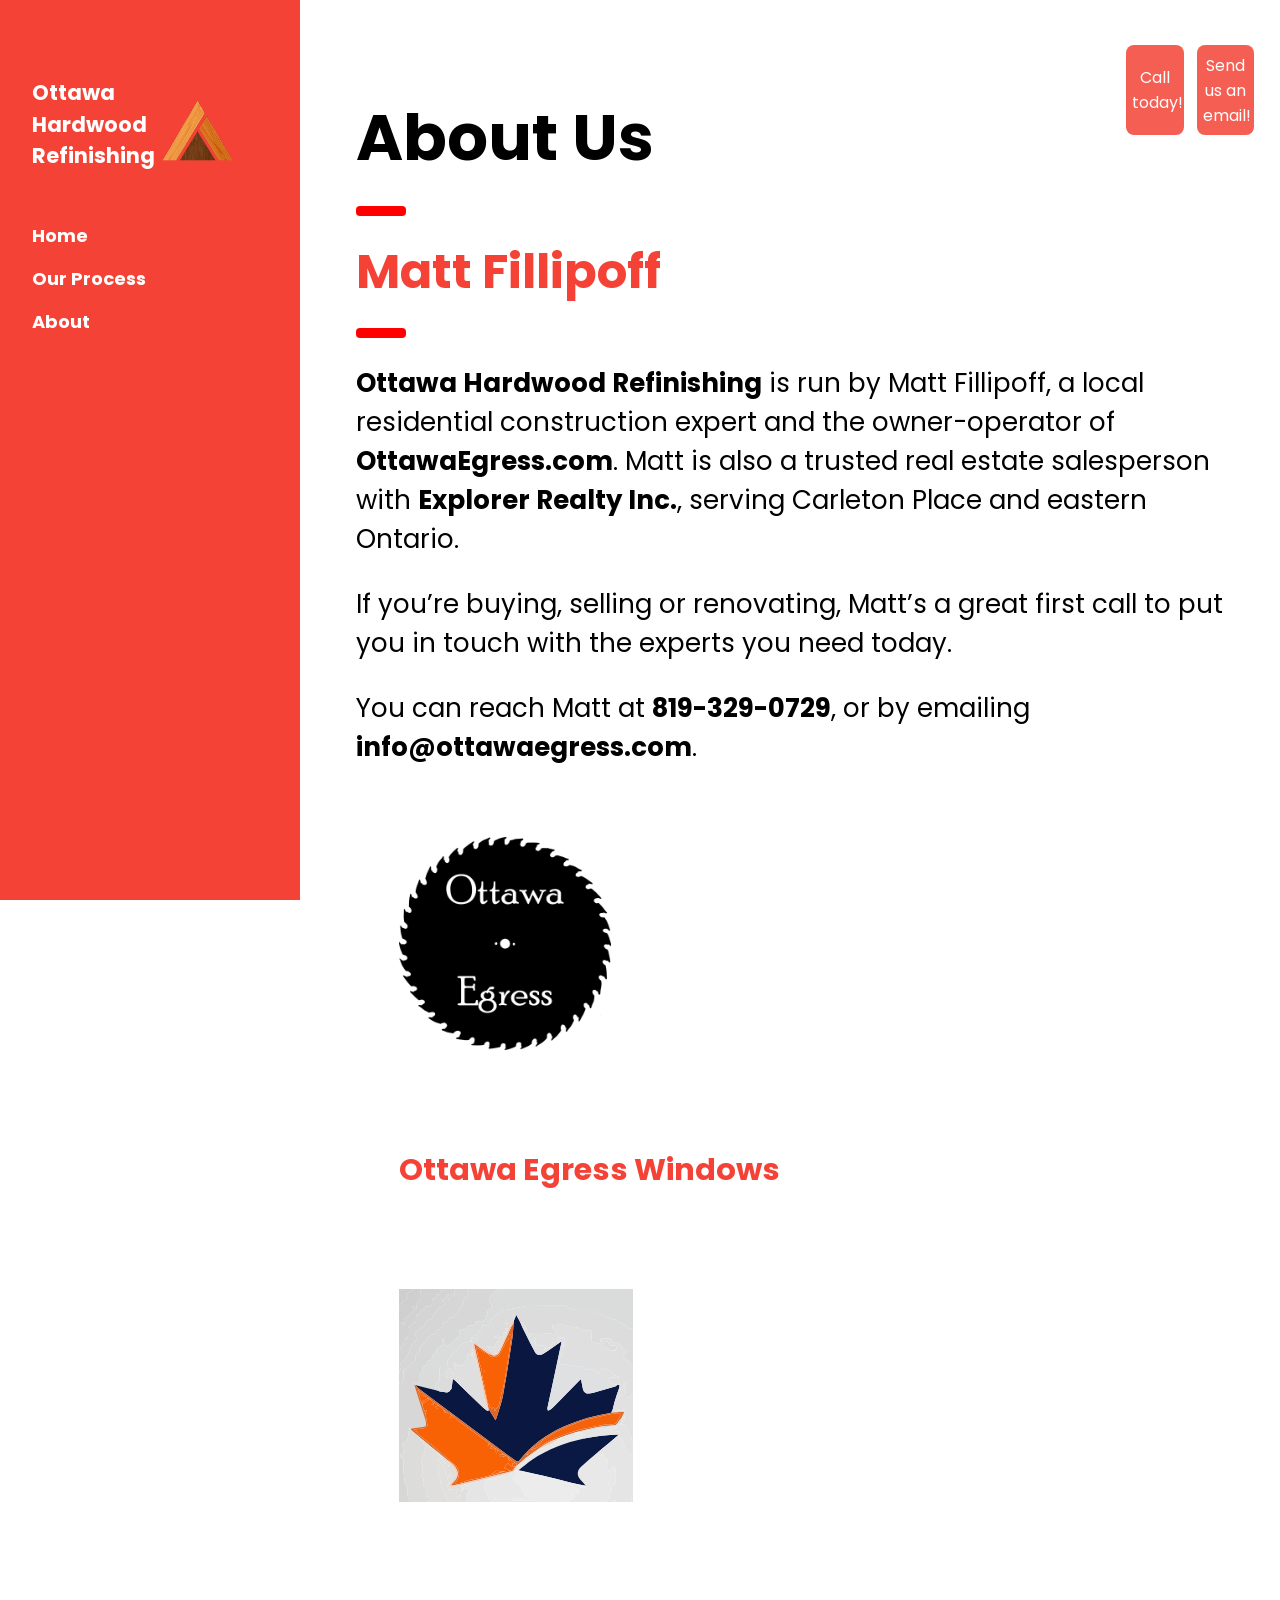
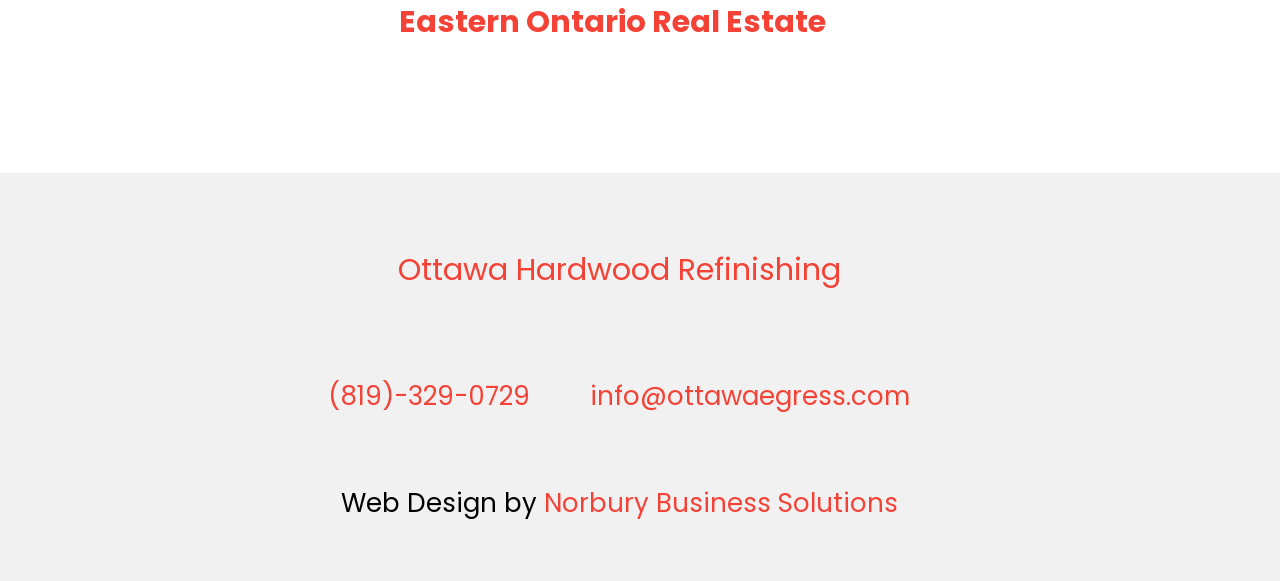
==== commit 62e5e269: "first version done" ====
--- a/about.html
+++ b/about.html
@@ -8,6 +8,7 @@
     <link rel="stylesheet" href="https://fonts.googleapis.com/css?family=Poppins">
     <link rel="stylesheet" href="css/w3.css">
     <link rel="stylesheet" href="css/styles.css">
+    <link rel="icon" type="image/x-icon" href="images/logo.svg">
 
 </head>
 
@@ -23,11 +24,13 @@
             <!-- <a class="w3-padding-32">(819) 329-0729</a> -->
             <h3 class="w3-padding-32"><b>Ottawa<br>Hardwood<br>Refinishing</b></h3>
             <a href="index.html">
-                <img src="images/logo/logo-red-background.svg" alt="company logo" id="logo-svg">
+                <img src="images/logo/logo-red-background.svg" alt="company logo triangle of hardwood planks"
+                    id="logo-svg">
             </a>
         </div>
         <div class="w3-bar-block links-div">
             <a href="index.html" onclick="w3_close()" class="w3-bar-item w3-button w3-hover-white">Home</a>
+            <a href="our-process.html" onclick="w3_close()" class="w3-bar-item w3-button w3-hover-white">Our Process</a>
             <a href="about.html" onclick="w3_close()" class="w3-bar-item w3-button w3-hover-white">About</a>
         </div>
         <button class="w3-hide-large cta-sidebar"><a href="tel:819-329-0729">Call today!</a></button>
@@ -40,7 +43,8 @@
 
         <span id="top-bar-text">Ottawa Hardwood Refinishing</span>
         <a href="index.html">
-            <img src="images/logo/logo-red-background.svg" alt="company logo" id="top-bar-logo">
+            <img src="images/logo/logo-red-background.svg" alt="company logo triangle of hardwood planks"
+                id="top-bar-logo">
         </a>
     </header>
 
@@ -57,6 +61,7 @@
         <!-- Header -->
         <div class="w3-container" style="margin-top:80px" id="showcase">
             <h1 class="w3-jumbo"><b>About Us</b></h1>
+            <hr style="width:50px;border:5px solid red" class="w3-round">
             <h1 class="w3-xxxlarge w3-text-red"><b>Matt Fillipoff</b></h1>
             <hr style="width:50px;border:5px solid red" class="w3-round">
             <p><b>Ottawa Hardwood Refinishing</b> is run by Matt Fillipoff, a local residential construction expert and
@@ -75,7 +80,7 @@
             <div class="other-logo-top-div">
                 <div class="other-logo-div">
                     <a href="https://ottawaegress.com/"><img class="other-logo" src="images/logo/ottawaegress.png"
-                            alt=""></a>
+                            alt="Ottawa Egress windows Logo of a sawblade with company name inside"></a>
                     <a href="https://ottawaegress.com/">
                         <h3 class="other-logo other-logo-title"><b>Ottawa Egress Windows</b></h3>
                     </a>
@@ -83,7 +88,8 @@
 
                 <div class="other-logo-div">
                     <a href="https://easternontariorealestate.com/"><img class="other-logo"
-                            src="images/logo/easternOntario.svg" alt=""></a>
+                            src="images/logo/easternOntario.svg"
+                            alt="Maple leaf logo of eastern ottawa real estate"></a>
                     <a href="https://easternontariorealestate.com/">
                         <h3 class="other-logo other-logo-title"><b>Eastern Ontario Real Estate</b></h3>
                     </a>
--- a/css/styles.css
+++ b/css/styles.css
@@ -138,6 +138,7 @@
 
 .footer-title {
     color: #f44336;
+    /* display: block; */
 }
 
 .footer-main-title {
@@ -145,7 +146,7 @@
 }
 
 .footer-sub-title {
-    display: inline;
+    display: block;
     padding: 2.5%;
 }
 
@@ -173,6 +174,10 @@
     color: #f44336;
 }
 
+.process-image {
+    width: 60%;
+}
+
 /* visited link */
 .footer a:visited {
     color: #f44336;
